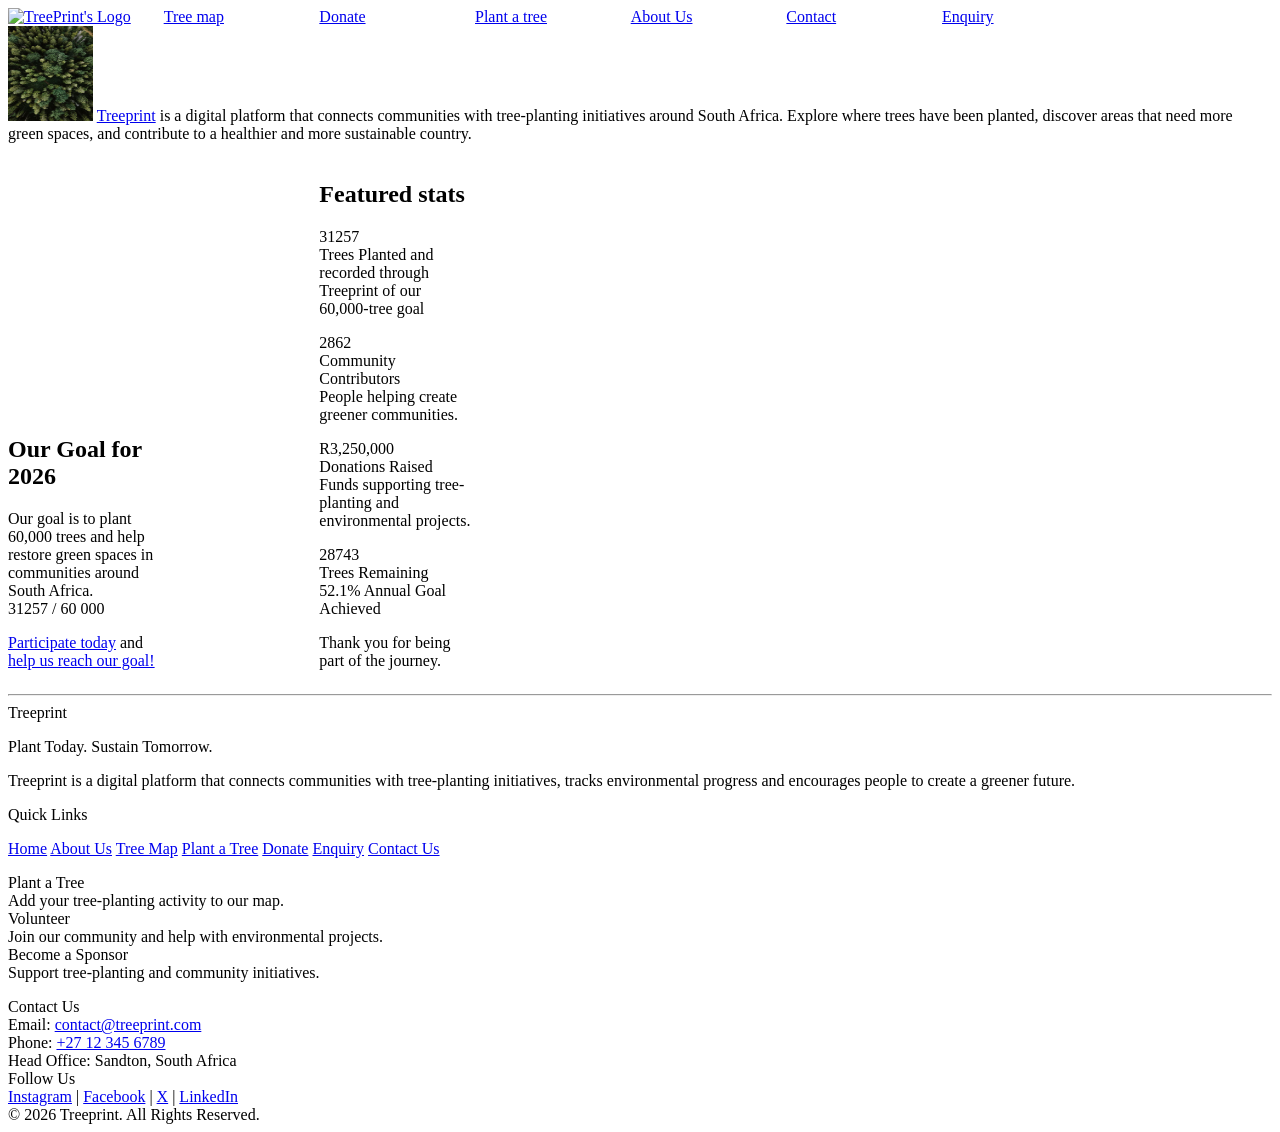
==== index.html @ aa4512a1 "Part 2: continued development" ====
<!DOCTYPE html>
<html lang="en">
<head>
    <meta charset="UTF-8">
    <meta name="viewport" content="width=device-width, initial-scale=1.0">
    <title>Homepage</title> 
    <!-- Text shown in the browser tab and used as the default bookmark name -->
</head>
<style>
    div {
  width:12%;  
  display:inline-block;
}
    /* Lets divs sit side-by-side (like inline elements) while still accepting
           width, height, margin, and padding (like block elements) */
</style>

<body>
    <section>
        <nav>
            <div>
                <a href="../index.html"><img src="/assets/icons/treeprintlogo.svg" alt="TreePrint's Logo" width="85" height="95"></a>
                <!-- Logo links back to the homepage -->
            </div>
            <div><a href="../pages/treemap.html">Tree map</a></div>
            <div><a href="../pages/donate.html">Donate</a></div>
            <div><a href="../pages/plantatree.html">Plant a tree</a></div>
            <div><a href="../pages/aboutus.html">About Us</a></div>
            <div><a href="../pages/contactus.html">Contact</a></div>
            <div><a href="../pages/enquiry.html">Enquiry</a></div>
            <!-- Links to the appropriate pages found in the pages folder -->
        </nav>
    </section>

    <section>
        <a href="#"><img src="/assets/images/homepage_banner.jpg" alt="TreePrint's Logo" width="85" height="95"></a>
        <!-- Implement hero image -->
        <a href="/pages/aboutus.html">Treeprint</a> is a digital platform that connects communities with tree-planting initiatives around South Africa. Explore where trees have been planted, discover areas that need more green spaces, and contribute to a healthier and more sustainable country.
    </section><br>

    <section>
        <div>
            <h1>Our Goal for 2026</h1>

            <p>
                Our goal is to plant 60,000 trees and help restore green spaces in communities around South Africa.
            <br>31257 / 60 000
        </p>
            <p>
                <a href="/pages/plantatree.html">Participate today</a> and <a href="/pages/donate.html">help us reach our goal!</a>
            </p>
        </div>
        <div></div>
        <!-- Used to add spacing between blocks -->
        <div>
            <h1>Featured stats</h1>
            <p>31257 <br>Trees Planted and recorded through Treeprint of our 60,000-tree goal</p>

            <p>2862 <br>Community Contributors
            <br>People helping create greener communities.</p>

            <p>R3,250,000 <br>Donations Raised
            <br>Funds supporting tree-planting and environmental projects.</p>

            <p>28743 <br>Trees Remaining

            <br>52.1% Annual Goal Achieved</p>

            <p>Thank you for being part of the journey.</p>

        </div>
    </section>

    <hr>

    <footer>
        Treeprint

        <p>Plant Today. Sustain Tomorrow.</p>

        <p>Treeprint is a digital platform that connects communities with tree-planting initiatives, tracks environmental progress and encourages people to create a greener future.</p>

        <p>Quick Links</p>
        <a href="../index.html">Home</a>
        <a href="/pages/aboutus.html">About Us</a>
        <a href="/pages/treemap.html">Tree Map</a>
        <a href="/pages/plantatree.html">Plant a Tree</a>
        <a href="/pages/donate.html">Donate</a>
        <a href="/pages/enquiry.html">Enquiry</a>
        <a href="/pages/contactus.html">Contact Us</a>

        <p>Plant a Tree
        <br>Add your tree-planting activity to our map.

        <br>Volunteer
        <br>Join our community and help with environmental projects.

        <br>Become a Sponsor
        <br>Support tree-planting and community initiatives.</p>

        Contact Us

        <br>Email: <a href="mailto:contact@treeprint.com">contact@treeprint.com</a>
        <br>Phone: <a href="tel:+27123456789">+27 12 345 6789</a>
        <br>Head Office: Sandton, South Africa

        <br>Follow Us

        <br><a href="https://www.instagram.com/" target="_blank"> Instagram</a> | <a href="https://www.facebook.com/" target="_blank">Facebook</a> | <a href="https://twitter.com/" target="_blank">X</a> | <a href="https://www.linkedin.com/" target="_blank">LinkedIn</a>

        <br>&copy; 2026 Treeprint. All Rights Reserved.

        </footer>
</body>
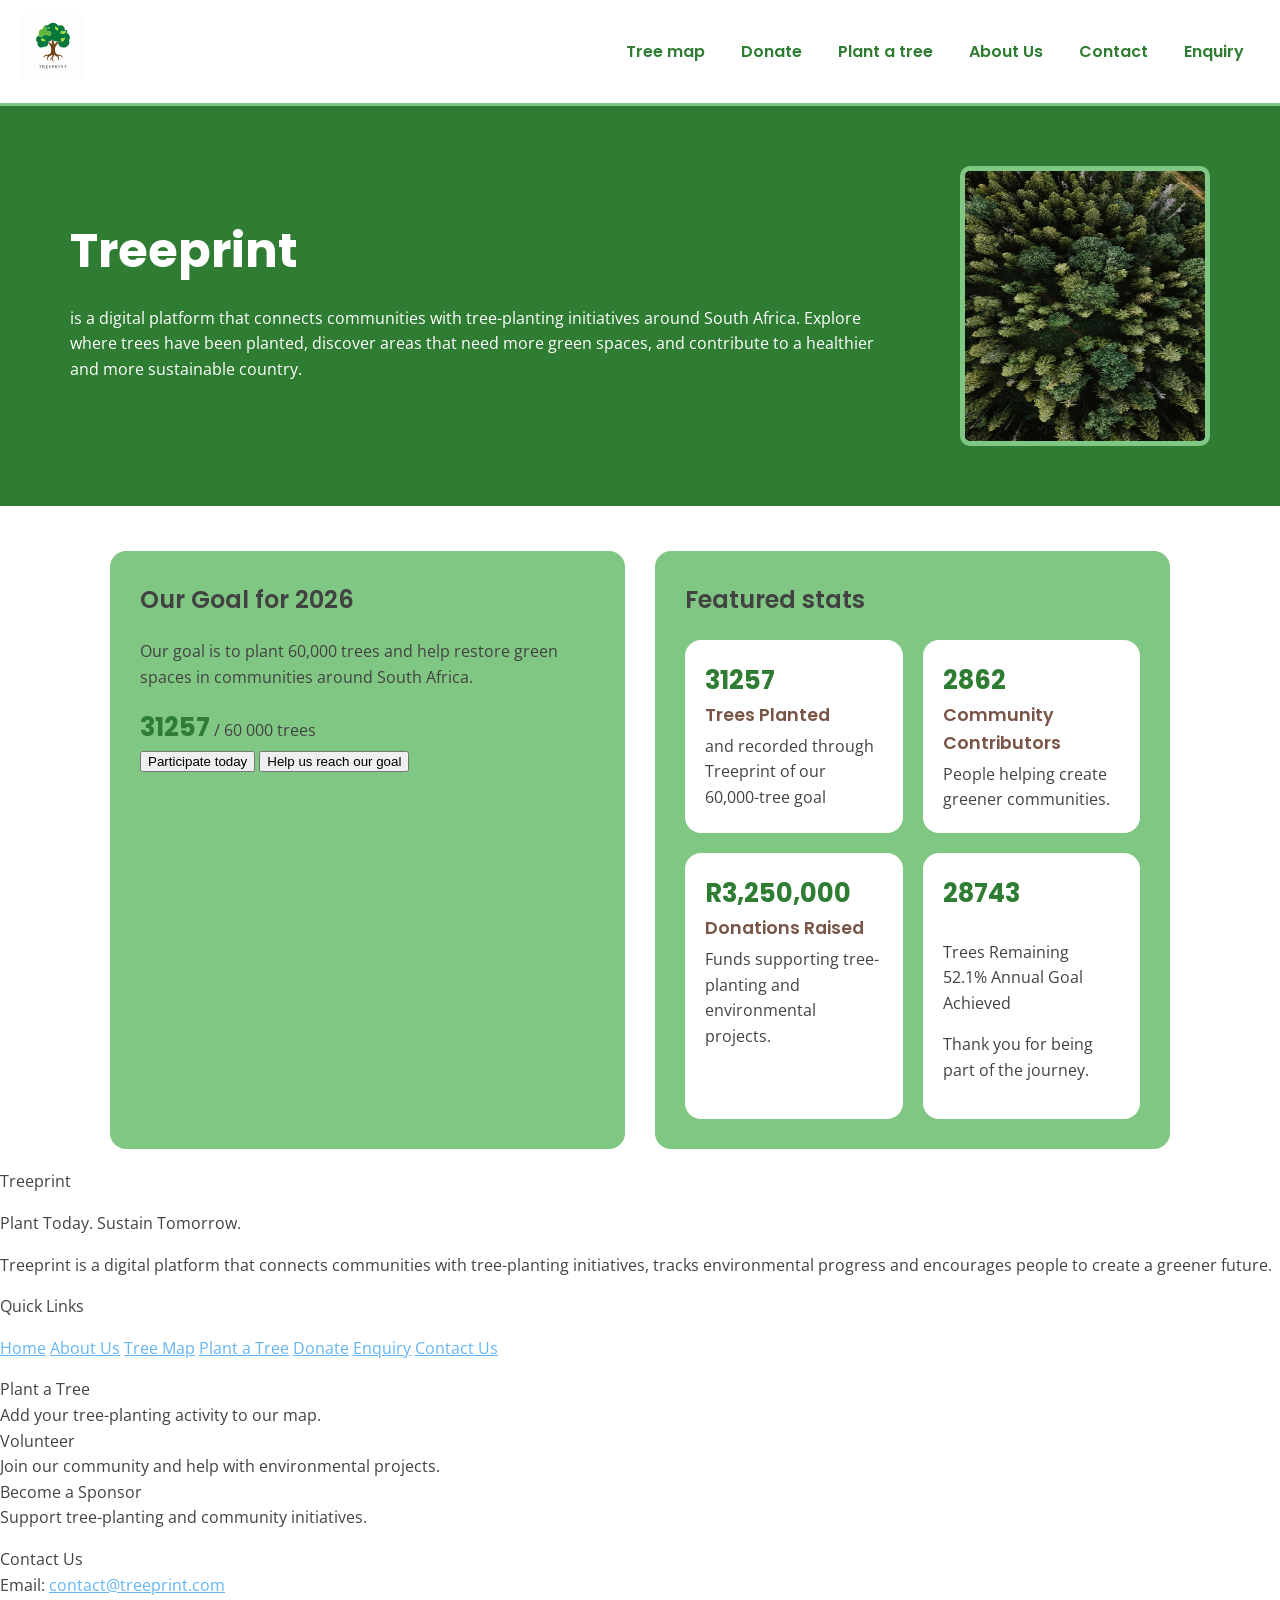
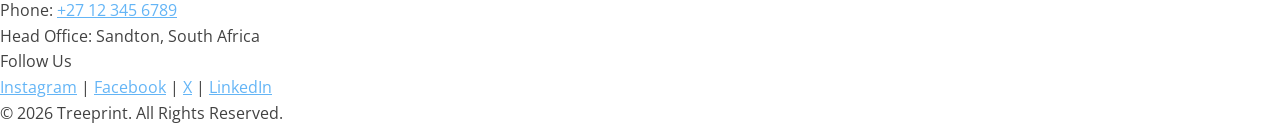
==== commit b3d8c894: "Home page css" ====
--- a/index.html
+++ b/index.html
@@ -5,68 +5,79 @@
     <meta name="viewport" content="width=device-width, initial-scale=1.0">
     <title>Homepage</title> 
     <!-- Text shown in the browser tab and used as the default bookmark name -->
+    <link rel="stylesheet" href="assets/styles/style.css">
 </head>
-<style>
-    div {
-  width:12%;  
-  display:inline-block;
-}
-    /* Lets divs sit side-by-side (like inline elements) while still accepting
-           width, height, margin, and padding (like block elements) */
-</style>
 
 <body>
-    <section>
-        <nav>
+    <section class="nav-bar">
+        
             <div>
-                <a href="../index.html"><img src="/assets/icons/treeprintlogo.svg" alt="TreePrint's Logo" width="85" height="95"></a>
+                <a href="index.html"><img src="assets/Icons/treeprintlogo.svg" alt="TreePrint's Logo" width="65" height="75"></a>
                 <!-- Logo links back to the homepage -->
             </div>
-            <div><a href="../pages/treemap.html">Tree map</a></div>
-            <div><a href="../pages/donate.html">Donate</a></div>
-            <div><a href="../pages/plantatree.html">Plant a tree</a></div>
-            <div><a href="../pages/aboutus.html">About Us</a></div>
-            <div><a href="../pages/contactus.html">Contact</a></div>
-            <div><a href="../pages/enquiry.html">Enquiry</a></div>
+        <nav class="nav-links">
+            <div><a href="pages/treemap.html">Tree map</a></div>
+            <div><a href="pages/donate.html">Donate</a></div>
+            <div><a href="pages/plantatree.html">Plant a tree</a></div>
+            <div><a href="pages/aboutus.html">About Us</a></div>
+            <div><a href="pages/contactus.html">Contact</a></div>
+            <div><a href="pages/enquiry.html">Enquiry</a></div>
             <!-- Links to the appropriate pages found in the pages folder -->
         </nav>
     </section>
 
-    <section>
-        <a href="#"><img src="/assets/images/homepage_banner.jpg" alt="TreePrint's Logo" width="85" height="95"></a>
+    <section class="banner">
+        <div class="sub-banner">
+            <a href="pages/aboutus.html"><h1>Treeprint</h1></a> 
+            <p>is a digital platform that connects communities with tree-planting initiatives around South Africa. Explore where trees have been planted, discover areas that need more green spaces, and contribute to a healthier and more sustainable country.</p>
+        </div>
+        
+        <a href="#" class="hero"><img src="assets/images/homepage_banner.jpg" alt="TreePrint's Logo" width="250" height="280"></a>
         <!-- Implement hero image -->
-        <a href="/pages/aboutus.html">Treeprint</a> is a digital platform that connects communities with tree-planting initiatives around South Africa. Explore where trees have been planted, discover areas that need more green spaces, and contribute to a healthier and more sustainable country.
     </section><br>
 
-    <section>
-        <div>
-            <h1>Our Goal for 2026</h1>
+    <section class="container">
 
+        <div class="grid-item">
+            <h2>Our Goal for 2026</h2>
             <p>
                 Our goal is to plant 60,000 trees and help restore green spaces in communities around South Africa.
-            <br>31257 / 60 000
-        </p>
-            <p>
-                <a href="/pages/plantatree.html">Participate today</a> and <a href="/pages/donate.html">help us reach our goal!</a>
             </p>
+            <span id="nbtrees">31257</span> 
+            <span id="goaltrees">/ 60 000 trees</span>
+            <br>
+            <a href="pages/donate.html"><button type="donate">Participate today</button></a>
+            <a href="pages/plantatree.html"><button type="plant">Help us reach our goal</button></a>
+            
         </div>
-        <div></div>
-        <!-- Used to add spacing between blocks -->
-        <div>
-            <h1>Featured stats</h1>
-            <p>31257 <br>Trees Planted and recorded through Treeprint of our 60,000-tree goal</p>
 
-            <p>2862 <br>Community Contributors
-            <br>People helping create greener communities.</p>
+        <div class="grid-item2">
+            <h2>Featured stats</h2>
+            <div class="grid-sub-item">
+                <p>31257</p> 
+                <h3>Trees Planted</h3>
+                <span>and recorded through Treeprint of our 60,000-tree goal</span>
+            </div>
 
-            <p>R3,250,000 <br>Donations Raised
-            <br>Funds supporting tree-planting and environmental projects.</p>
+            <div class="grid-sub-item">
+                <p>2862</p> 
+                <h3>Community Contributors</h3>
+                <span>People helping create greener communities.</span>
+            </div>
 
-            <p>28743 <br>Trees Remaining
+            <div class="grid-sub-item">
+                <p>R3,250,000</p> 
+                <h3>Donations Raised</h3>
+                <span>Funds supporting tree-planting and environmental projects.</span>
+            </div>
 
-            <br>52.1% Annual Goal Achieved</p>
+            <div class="grid-sub-item">
+                <p>28743</p> 
+                    <br>Trees Remaining
+                <br>52.1% Annual Goal Achieved
 
-            <p>Thank you for being part of the journey.</p>
+                <p>Thank you for being part of the journey.</p>
+            </div>
 
         </div>
     </section>
@@ -81,13 +92,13 @@
         <p>Treeprint is a digital platform that connects communities with tree-planting initiatives, tracks environmental progress and encourages people to create a greener future.</p>
 
         <p>Quick Links</p>
-        <a href="../index.html">Home</a>
-        <a href="/pages/aboutus.html">About Us</a>
-        <a href="/pages/treemap.html">Tree Map</a>
-        <a href="/pages/plantatree.html">Plant a Tree</a>
-        <a href="/pages/donate.html">Donate</a>
-        <a href="/pages/enquiry.html">Enquiry</a>
-        <a href="/pages/contactus.html">Contact Us</a>
+        <a href="index.html">Home</a>
+        <a href="pages/aboutus.html">About Us</a>
+        <a href="pages/treemap.html">Tree Map</a>
+        <a href="pages/plantatree.html">Plant a Tree</a>
+        <a href="pages/donate.html">Donate</a>
+        <a href="pages/enquiry.html">Enquiry</a>
+        <a href="pages/contactus.html">Contact Us</a>
 
         <p>Plant a Tree
         <br>Add your tree-planting activity to our map.
--- a/assets/styles/style.css
+++ b/assets/styles/style.css
@@ -0,0 +1,166 @@
+/* ===== Fonts ===== */
+/* Headings: Poppins Bold */
+@font-face {
+    font-family: "Poppins";
+    src: url(../fonts/Poppins-Bold.ttf);
+    font-weight: 700;
+}
+/* Subheadings: Poppins SemiBold */
+@font-face {
+    font-family: "Poppins";
+    src: url(../fonts/Poppins-SemiBold.ttf);
+    font-weight: 600;
+}
+/* Body text: Open Sans Regular (Bold is used for buttons) */
+@font-face {
+    font-family: "Open Sans";
+    src: url(../fonts/OpenSans-Regular.ttf);
+    font-weight: 400;
+}
+@font-face {
+    font-family: "Open Sans";
+    src: url(../fonts/OpenSans-Bold.ttf);
+    font-weight: 700;
+}
+
+/* ===== Colours =====
+   Forest Green #2E7D32 - primary branding
+   Light Green  #81C784 - highlights and buttons
+   Earth Brown  #795548 - supporting accents
+   Sky Blue     #64B5F6 - interactive elements and links
+   White        #FFFFFF - background
+   Dark Grey    #424242 - text
+*/
+
+/* ===== General ===== */
+* {
+    box-sizing: border-box;
+}
+body {
+    margin: 0;
+    font-family: "Open Sans", Arial, sans-serif;
+    line-height: 1.6;
+    color: #424242;
+    background-color: #FFFFFF;
+}
+h1, h2, h3 {
+    font-family: "Poppins", Arial, sans-serif;
+    color: #2E7D32;
+    margin-top: 0;
+}
+/* H1 = main page title */
+h1 {
+    font-weight: 700;
+    font-size: 2.2rem;
+}
+/* H2 = section heading */
+h2 {
+    font-weight: 600;
+    font-size: 1.5rem;
+}
+/* H3 = subsection */
+h3 {
+    font-weight: 600;
+    font-size: 1.1rem;
+    color: #795548;
+    margin-bottom: 5px;
+}
+a {
+    color: #64B5F6;
+}
+hr {
+    display: none;
+}
+
+/* ===== Navigation bar ===== */
+.nav-bar {
+    display: flex;
+    align-items: center;
+    justify-content: space-between;
+    padding: 10px 20px;
+    border-bottom: 3px solid #81C784;
+}
+.nav-links {
+    display: flex;
+    flex-wrap: wrap;
+    gap: 4px;
+}
+.nav-links a {
+    display: block;
+    padding: 8px 16px;
+    border-radius: 20px;
+    font-family: "Poppins", Arial, sans-serif;
+    font-weight: 600;
+    color: #2E7D32;
+    text-decoration: none;
+}
+.nav-links a:hover {
+    background-color: #64B5F6;
+    color: #424242;
+}
+
+/* ===== Homepage banner ===== */
+.banner {
+    display: flex;
+    align-items: center;
+    justify-content: space-between;
+    gap: 60px;
+    padding: 60px 70px;
+    background-color: #2E7D32;
+    color: #FFFFFF;
+}
+.banner h1 {
+    color: #FFFFFF;
+    font-size: 3rem;
+    margin: 0;
+}
+.sub-banner a {
+    text-decoration: none;
+}
+.hero img {
+    display: block;
+    border: 5px solid #81C784;
+    border-radius: 10px;
+}
+
+/* ===== Homepage goal and stats ===== */
+.container {
+    display: grid;
+    grid-template-columns: 1fr 1fr;
+    gap: 30px;
+    max-width: 1100px;
+    margin: 0 auto;
+    padding: 20px;
+}
+.grid-item, .grid-item2 {
+    background-color: #81C784;
+    padding: 30px;
+    border-radius: 16px;
+}
+/* Dark grey headings so they are easy to read on the green cards */
+.grid-item h2, .grid-item2 h2 {
+    color: #424242;
+}
+.grid-item2 {
+    display: grid;
+    grid-template-columns: 1fr 1fr;
+    gap: 20px;
+}
+/* The heading takes the full first row of the stats grid */
+.grid-item2 h2 {
+    grid-column: 1 / -1;
+    margin: 0;
+}
+.grid-sub-item {
+    background-color: #FFFFFF;
+    padding: 20px;
+    border-radius: 16px;
+}
+/* Big numbers */
+#nbtrees, .grid-sub-item p:first-child {
+    font-family: "Poppins", Arial, sans-serif;
+    font-weight: 700;
+    font-size: 1.6rem;
+    color: #2E7D32;
+    margin: 0;
+}
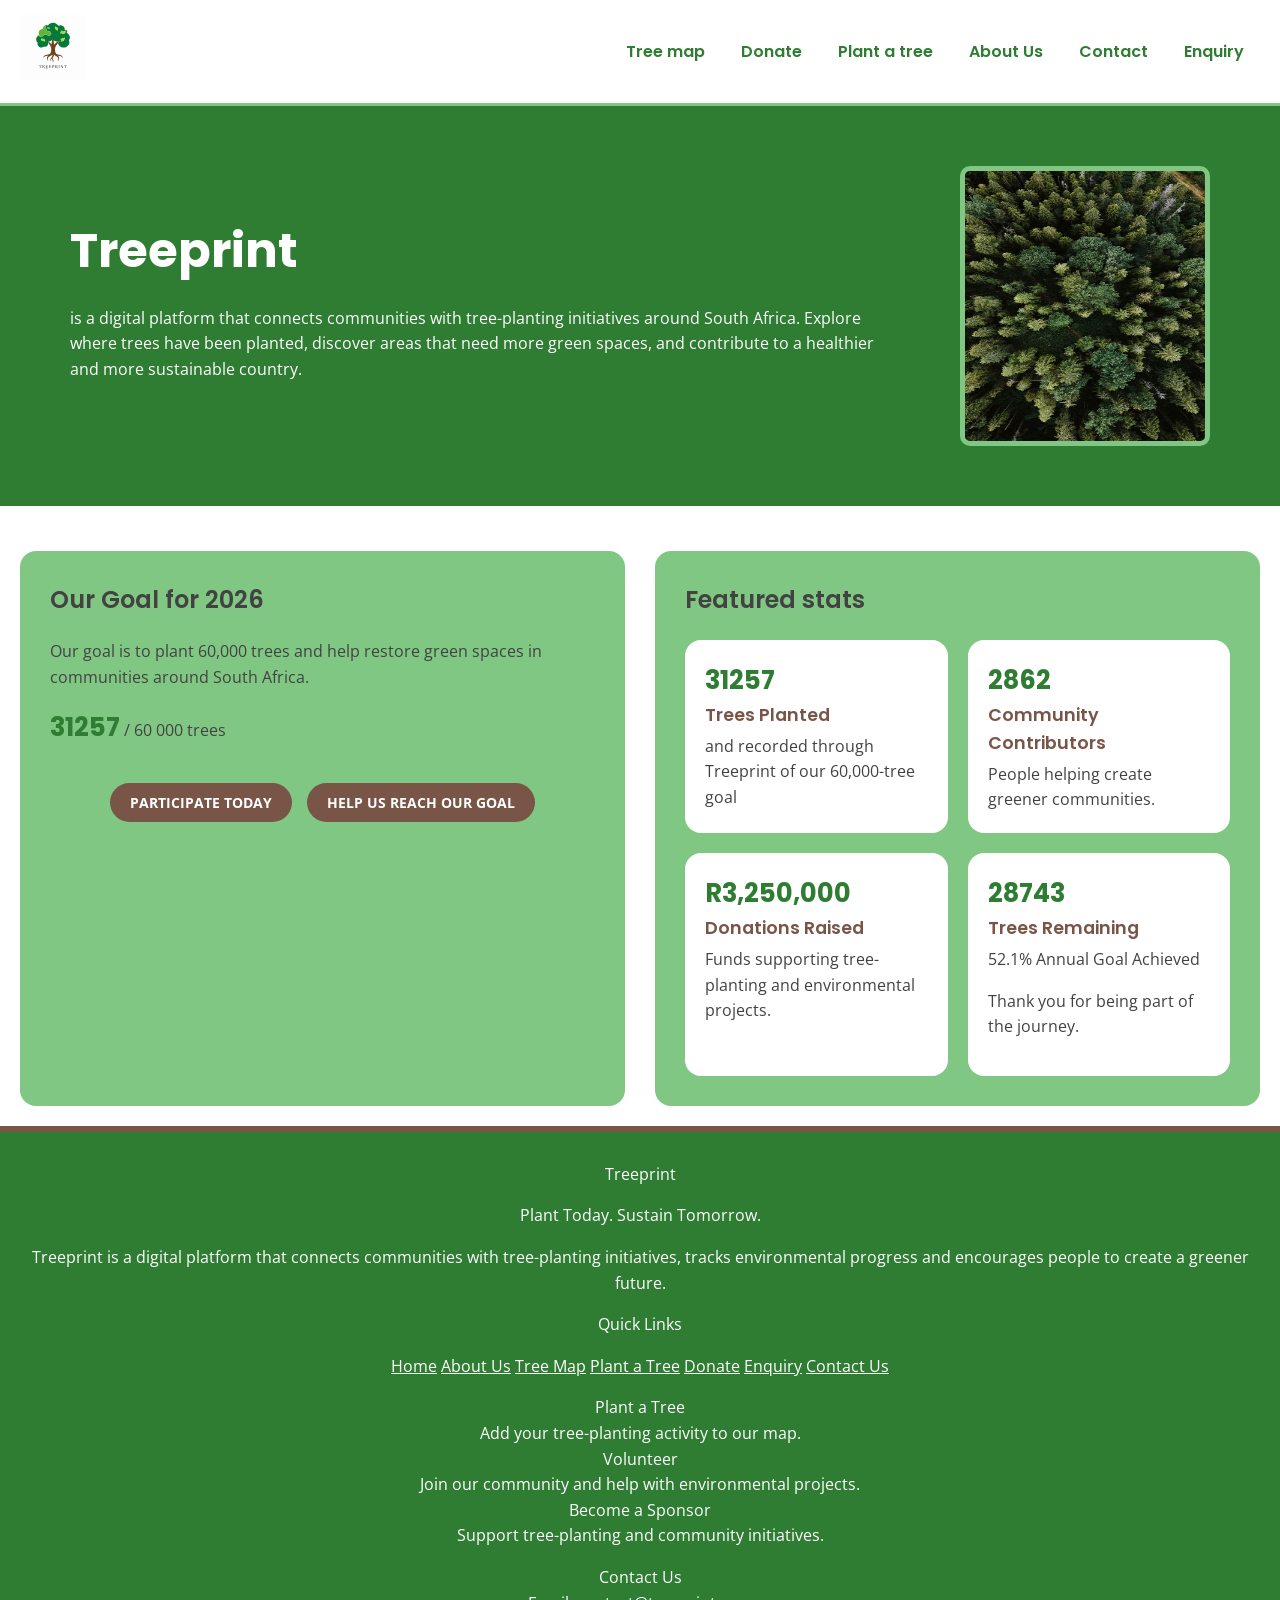
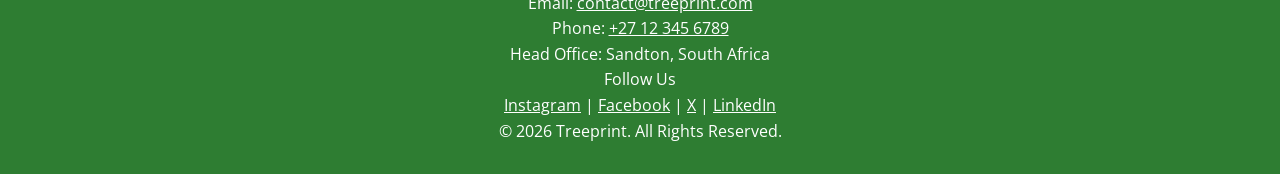
==== commit efaa264e: "CSS and small fixes added" ====
--- a/index.html
+++ b/index.html
@@ -43,11 +43,15 @@
             <p>
                 Our goal is to plant 60,000 trees and help restore green spaces in communities around South Africa.
             </p>
+                <div id="center">
             <span id="nbtrees">31257</span> 
             <span id="goaltrees">/ 60 000 trees</span>
+                </div>
             <br>
-            <a href="pages/donate.html"><button type="donate">Participate today</button></a>
-            <a href="pages/plantatree.html"><button type="plant">Help us reach our goal</button></a>
+            <div id="centered">
+                <a href="pages/donate.html" class="btn"><button type="donate">Participate today</button></a>
+                <a href="pages/plantatree.html" class="btn"><button type="plant">Help us reach our goal</button></a>
+            </div>
             
         </div>
 
@@ -73,8 +77,8 @@
 
             <div class="grid-sub-item">
                 <p>28743</p> 
-                    <br>Trees Remaining
-                <br>52.1% Annual Goal Achieved
+                <h3>Trees Remaining</h3>
+                <span>52.1% Annual Goal Achieved</span>
 
                 <p>Thank you for being part of the journey.</p>
             </div>
--- a/assets/styles/style.css
+++ b/assets/styles/style.css
@@ -128,7 +128,7 @@
     display: grid;
     grid-template-columns: 1fr 1fr;
     gap: 30px;
-    max-width: 1100px;
+    max-width: 1400px;
     margin: 0 auto;
     padding: 20px;
 }
@@ -156,6 +156,15 @@
     padding: 20px;
     border-radius: 16px;
 }
+#center {
+    justify-self: center;
+}
+/* The heading takes the full first row, at the top of its section */
+.section h2 {
+    width: 100%;
+    order: -1;
+    margin: 0;
+}
 /* Big numbers */
 #nbtrees, .grid-sub-item p:first-child {
     font-family: "Poppins", Arial, sans-serif;
@@ -163,4 +172,256 @@
     font-size: 1.6rem;
     color: #2E7D32;
     margin: 0;
+}
+
+/* ===== Other pages ===== */
+main {
+    max-width: 1100px;
+    margin: 0 auto;
+    padding: 20px;
+}
+/* Each section and form is a white card with a green border */
+main section, form {
+    padding: 25px 30px;
+    border: 2px solid #81C784;
+    border-radius: 16px;
+    margin-bottom: 20px;
+}
+main section section {
+    margin-bottom: 0;
+}
+.section {
+    display: flex;
+    align-items: center;
+    justify-content: space-between;
+    gap: 30px;
+    padding: 40px 50px;
+    flex-wrap: wrap;
+}
+/* The text (or the stats box) fills the space next to the icon */
+.section > p, .section > .stats {
+    flex: 1;
+}
+/* Icon boxes next to each section have no border */
+.sub-section {
+    border: none;
+}
+.sub-section a {
+    text-decoration: none;
+}
+#white-title {
+    color:white;
+}
+.two-columns {
+    display: grid;
+    grid-template-columns: 1fr 1fr;
+    gap: 30px;
+}
+iframe {
+    width: 100%;
+    border: none;
+    border-radius: 10px;
+}
+/* About us: impact numbers */
+.stats {
+    display: grid;
+    grid-template-columns: 1fr 1fr 1fr 1fr;
+    gap: 20px;
+    border: none;
+}
+.stats h2 {
+    grid-column: 1 / -1;
+    margin: 0;
+}
+/* Green boxes: impact numbers and donation amounts */
+.stats p, .amounts button {
+    background-color: #81C784;
+    padding: 20px;
+    border-radius: 16px;
+    text-align: center;
+    font-weight: 700;
+    margin: 0;
+}
+/* Impact boxes: icon on top, then the number, then the label */
+.stats p a {
+    display: block;
+}
+/* Impact numbers: big Poppins Bold, straight on the green box */
+.stats strong {
+    display: block;
+    background-color: #81C784;
+    font-family: "Poppins", Arial, sans-serif;
+    font-size: 1.4rem;
+}
+.amounts {
+    display: flex;
+    gap: 20px;
+}
+.amounts button {
+    flex: 1;
+    font-size: 1.5rem;
+}
+/* Custom amount: label, number box and button on one line */
+.custom-amount {
+    display: flex;
+    flex-wrap: wrap;
+    align-items: center;
+    gap: 15px;
+    margin-bottom: 20px;
+}
+.custom-amount label {
+    font-weight: 700;
+}
+.custom-amount input {
+    flex: 1;
+    min-width: 150px;
+    max-width: 250px;
+}
+.custom-amount button {
+    margin: 0;
+}
+
+/* ===== Forms and buttons ===== */
+table {
+    width: 100%;
+    max-width: 650px;
+}
+td {
+    padding: 6px;
+    vertical-align: top;
+}
+input, textarea {
+    width: 100%;
+    padding: 10px;
+    border: 1px solid #81C784;
+    border-radius: 8px;
+    font: inherit;
+    color: #424242;
+}
+input:focus, textarea:focus {
+    outline: 2px solid #64B5F6;
+}
+/* Buttons: bold uppercase text */
+button {
+    background-color: #81C784;
+    color: #424242;
+    border: none;
+    padding: 10px 20px;
+    margin-top: 10px;
+    border-radius: 20px;
+    font-family: inherit;
+    font-size: 0.9rem;
+    font-weight: 700;
+    text-transform: uppercase;
+    cursor: pointer;
+}
+button:hover {
+    background-color: #64B5F6;
+}
+/* Buttons on the green homepage card need a white background to stand out */
+.grid-item button {
+    background-color: #795548;
+    color: #FFFFFF;
+}
+#centered {
+    display: flex;
+    justify-content: center;
+    gap: 15px;
+    width: 100%;
+}
+.grid-item button:hover {
+    background-color: #64B5F6;
+}
+
+/* ===== Footer ===== */
+footer {
+    background-color: #2E7D32;
+    color: #FFFFFF;
+    text-align: center;
+    padding: 30px 20px;
+    border-top: 6px solid #795548;
+}
+footer a {
+    color: #FFFFFF;
+}
+footer a:hover {
+    color: #64B5F6;
+}
+/* Footer headings are white so they show on the green background */
+footer h2, footer h3 {
+    color: #FFFFFF;
+}
+/* Four columns: about, quick links, get involved, contact */
+.footer-columns {
+    display: grid;
+    grid-template-columns: 1fr 1fr 1fr 1fr;
+    gap: 30px;
+    max-width: 1100px;
+    margin: 0 auto;
+    text-align: left;
+}
+/* Quick links go one under the other */
+.footer-links a {
+    display: block;
+}
+.copyright {
+    margin: 20px 0 0;
+}
+
+/* ===== Responsive design ===== */
+
+/* Tablets: the homepage cards go one under the other */
+@media (max-width: 900px) {
+    .banner {
+        gap: 30px;
+        padding: 40px;
+    }
+    .container {
+        grid-template-columns: 1fr;
+    }
+    .stats {
+        grid-template-columns: 1fr 1fr;
+    }
+    .footer-columns {
+        grid-template-columns: 1fr 1fr;
+    }
+}
+
+/* Phones: everything in one column */
+@media (max-width: 600px) {
+    h1 {
+        font-size: 1.8rem;
+    }
+    .nav-bar {
+        flex-direction: column;
+    }
+    .nav-links {
+        justify-content: center;
+    }
+    .banner {
+        flex-direction: column;
+        text-align: center;
+        padding: 30px 20px;
+    }
+    .banner h1 {
+        font-size: 2.2rem;
+    }
+    .hero img {
+        max-width: 100%;
+        height: auto;
+    }
+    .grid-item2, .two-columns, .stats, .footer-columns {
+        grid-template-columns: 1fr;
+    }
+    .amounts {
+        flex-direction: column;
+    }
+    main section, form, .grid-item, .grid-item2 {
+        padding: 20px;
+    }
+    /* Form labels go above their inputs */
+    td {
+        display: block;
+        padding: 3px 0;
+    }
 }
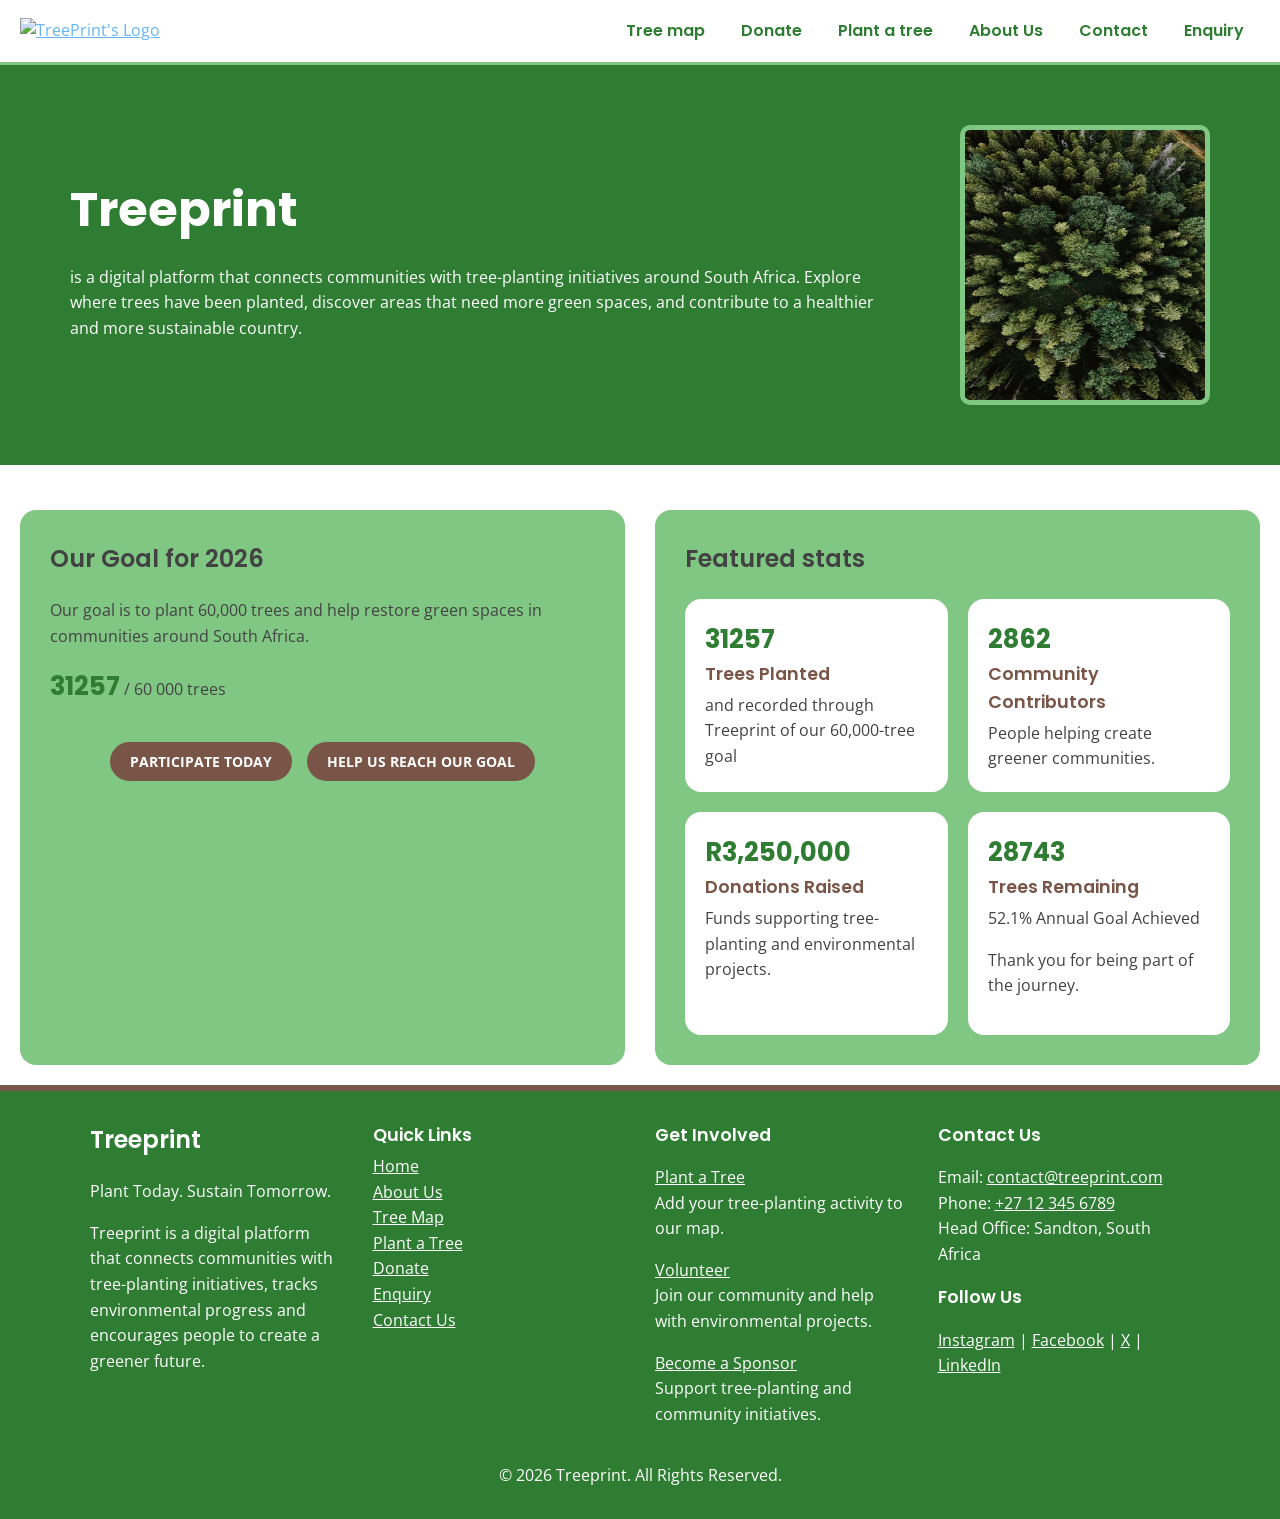
==== commit 520639bd: "Footer and small fixes" ====
--- a/index.html
+++ b/index.html
@@ -12,7 +12,7 @@
     <section class="nav-bar">
         
             <div>
-                <a href="index.html"><img src="assets/Icons/treeprintlogo.svg" alt="TreePrint's Logo" width="65" height="75"></a>
+                <a href="index.html"><img src="assets/icons/treeprintlogo.svg" alt="TreePrint's Logo" width="65" height="75"></a>
                 <!-- Logo links back to the homepage -->
             </div>
         <nav class="nav-links">
@@ -89,41 +89,49 @@
     <hr>
 
     <footer>
-        Treeprint
+        <div class="footer-columns">
+            <div>
+                <h2>Treeprint</h2>
+                <p>Plant Today. Sustain Tomorrow.</p>
+                <p>Treeprint is a digital platform that connects communities with tree-planting initiatives, tracks environmental progress and encourages people to create a greener future.</p>
+            </div>
 
-        <p>Plant Today. Sustain Tomorrow.</p>
+            <div>
+                <h3>Quick Links</h3>
+                <nav class="footer-links">
+                    <a href="../index.html">Home</a>
+                    <a href="aboutus.html">About Us</a>
+                    <a href="treemap.html">Tree Map</a>
+                    <a href="plantatree.html">Plant a Tree</a>
+                    <a href="donate.html">Donate</a>
+                    <a href="enquiry.html">Enquiry</a>
+                    <a href="contactus.html">Contact Us</a>
+                </nav>
+            </div>
 
-        <p>Treeprint is a digital platform that connects communities with tree-planting initiatives, tracks environmental progress and encourages people to create a greener future.</p>
+            <div>
+                <h3>Get Involved</h3>
+                <p><a href="plantatree.html">Plant a Tree</a>
+                <br>Add your tree-planting activity to our map.</p>
 
-        <p>Quick Links</p>
-        <a href="index.html">Home</a>
-        <a href="pages/aboutus.html">About Us</a>
-        <a href="pages/treemap.html">Tree Map</a>
-        <a href="pages/plantatree.html">Plant a Tree</a>
-        <a href="pages/donate.html">Donate</a>
-        <a href="pages/enquiry.html">Enquiry</a>
-        <a href="pages/contactus.html">Contact Us</a>
+                <p><a href="enquiry.html">Volunteer</a>
+                <br>Join our community and help with environmental projects.</p>
 
-        <p>Plant a Tree
-        <br>Add your tree-planting activity to our map.
+                <p><a href="enquiry.html">Become a Sponsor</a>
+                <br>Support tree-planting and community initiatives.</p>
+            </div>
 
-        <br>Volunteer
-        <br>Join our community and help with environmental projects.
+            <div>
+                <h3>Contact Us</h3>
+                <p>Email: <a href="mailto:contact@treeprint.com">contact@treeprint.com</a>
+                <br>Phone: <a href="tel:+27123456789">+27 12 345 6789</a>
+                <br>Head Office: Sandton, South Africa</p>
 
-        <br>Become a Sponsor
-        <br>Support tree-planting and community initiatives.</p>
+                <h3>Follow Us</h3>
+                <p><a href="https://www.instagram.com/" target="_blank">Instagram</a> | <a href="https://www.facebook.com/" target="_blank">Facebook</a> | <a href="https://twitter.com/" target="_blank">X</a> | <a href="https://www.linkedin.com/" target="_blank">LinkedIn</a></p>
+            </div>
+        </div>
 
-        Contact Us
-
-        <br>Email: <a href="mailto:contact@treeprint.com">contact@treeprint.com</a>
-        <br>Phone: <a href="tel:+27123456789">+27 12 345 6789</a>
-        <br>Head Office: Sandton, South Africa
-
-        <br>Follow Us
-
-        <br><a href="https://www.instagram.com/" target="_blank"> Instagram</a> | <a href="https://www.facebook.com/" target="_blank">Facebook</a> | <a href="https://twitter.com/" target="_blank">X</a> | <a href="https://www.linkedin.com/" target="_blank">LinkedIn</a>
-
-        <br>&copy; 2026 Treeprint. All Rights Reserved.
-
-        </footer>
+        <p class="copyright">&copy; 2026 Treeprint. All Rights Reserved.</p>
+    </footer>
 </body>
--- a/assets/styles/style.css
+++ b/assets/styles/style.css
@@ -80,6 +80,13 @@
     padding: 10px 20px;
     border-bottom: 3px solid #81C784;
 }
+/* Logo grows a little when the mouse is over it */
+.nav-bar img {
+    transition: transform 0.3s;
+}
+.nav-bar img:hover {
+    transform: scale(1.15);
+}
 .nav-links {
     display: flex;
     flex-wrap: wrap;
@@ -216,6 +223,11 @@
     display: grid;
     grid-template-columns: 1fr 1fr;
     gap: 30px;
+}
+/* A line between the two columns (Tree Map: search and region filter) */
+.separated > div:first-child {
+    border-right: 2px solid #81C784;
+    padding-right: 30px;
 }
 iframe {
     width: 100%;
@@ -413,6 +425,13 @@
     .grid-item2, .two-columns, .stats, .footer-columns {
         grid-template-columns: 1fr;
     }
+    /* The columns are stacked, so the line goes underneath instead */
+    .separated > div:first-child {
+        border-right: none;
+        padding-right: 0;
+        border-bottom: 2px solid #81C784;
+        padding-bottom: 20px;
+    }
     .amounts {
         flex-direction: column;
     }
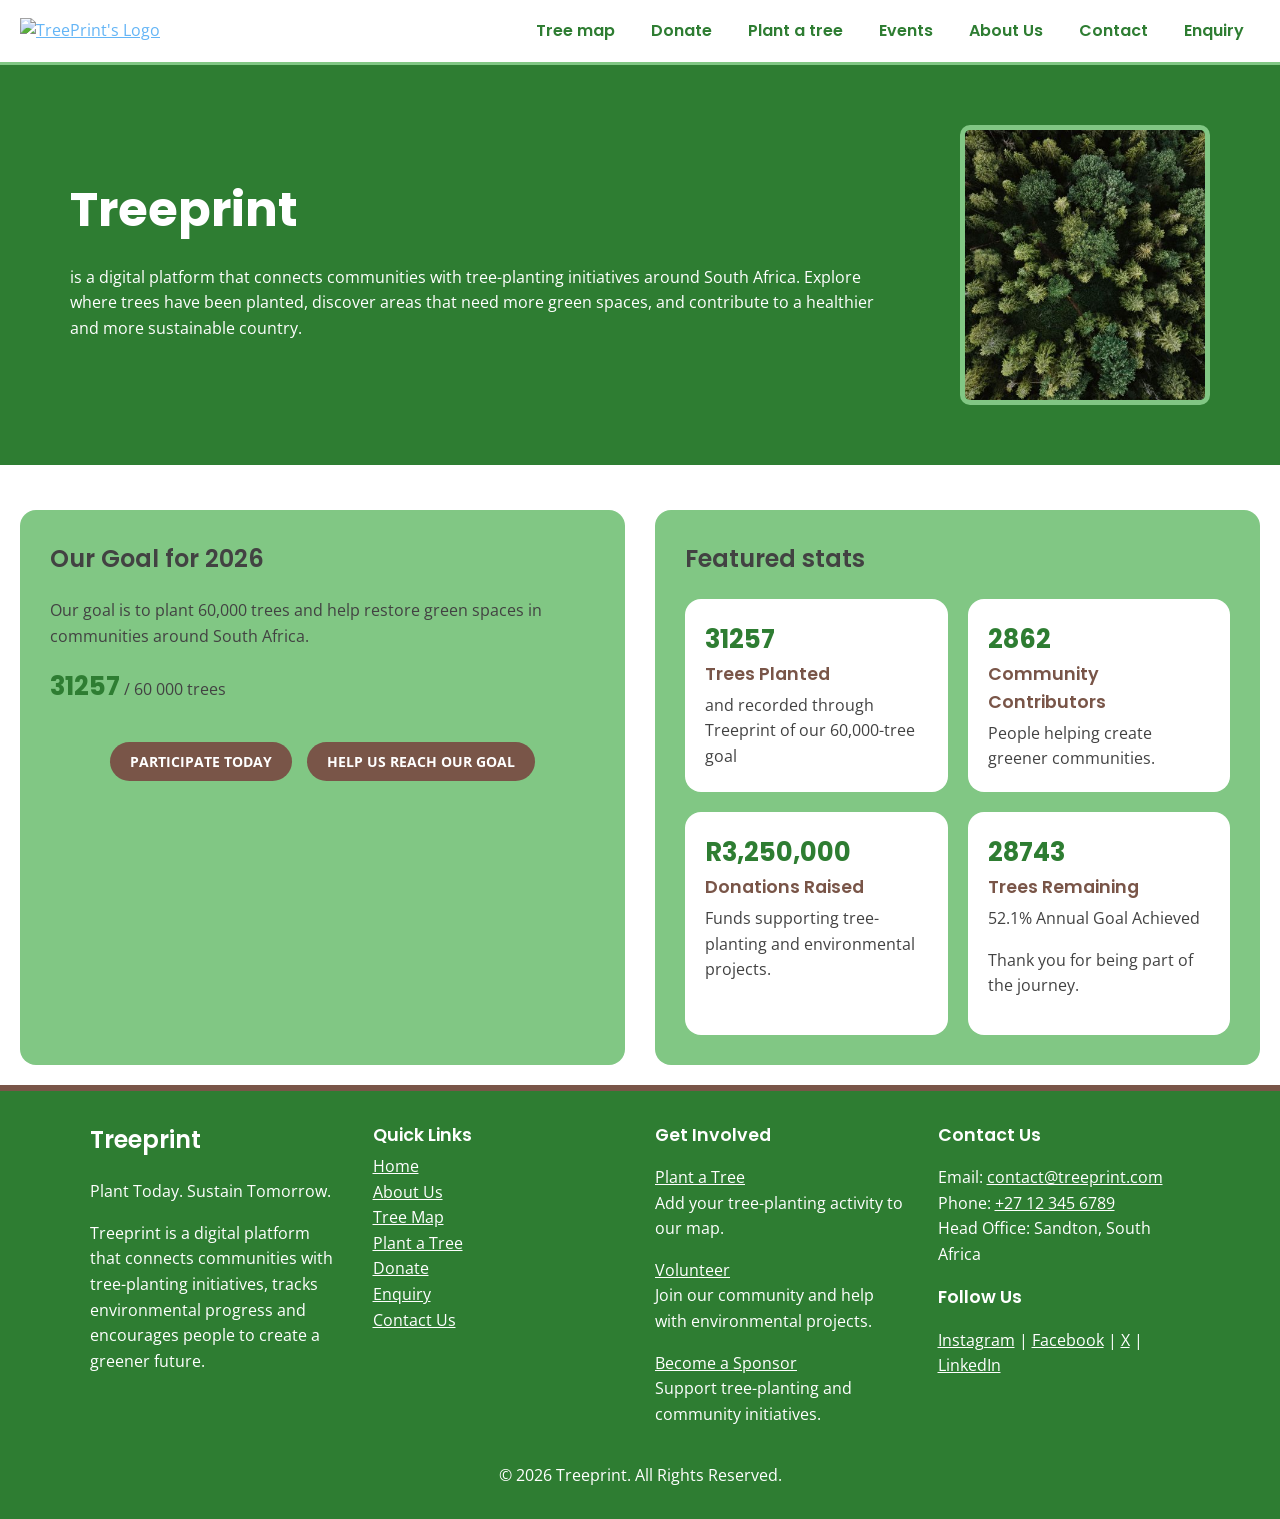
==== commit 4307a988: "added: events page" ====
--- a/index.html
+++ b/index.html
@@ -19,6 +19,7 @@
             <div><a href="pages/treemap.html">Tree map</a></div>
             <div><a href="pages/donate.html">Donate</a></div>
             <div><a href="pages/plantatree.html">Plant a tree</a></div>
+            <div><a href="pages/events.html">Events</a></div>
             <div><a href="pages/aboutus.html">About Us</a></div>
             <div><a href="pages/contactus.html">Contact</a></div>
             <div><a href="pages/enquiry.html">Enquiry</a></div>
@@ -100,24 +101,24 @@
                 <h3>Quick Links</h3>
                 <nav class="footer-links">
                     <a href="../index.html">Home</a>
-                    <a href="aboutus.html">About Us</a>
-                    <a href="treemap.html">Tree Map</a>
-                    <a href="plantatree.html">Plant a Tree</a>
-                    <a href="donate.html">Donate</a>
-                    <a href="enquiry.html">Enquiry</a>
-                    <a href="contactus.html">Contact Us</a>
+                    <a href="pages/aboutus.html">About Us</a>
+                    <a href="pages/treemap.html">Tree Map</a>
+                    <a href="pages/plantatree.html">Plant a Tree</a>
+                    <a href="pages/donate.html">Donate</a>
+                    <a href="pages/enquiry.html">Enquiry</a>
+                    <a href="pages/contactus.html">Contact Us</a>
                 </nav>
             </div>
 
             <div>
                 <h3>Get Involved</h3>
-                <p><a href="plantatree.html">Plant a Tree</a>
+                <p><a href="pages/plantatree.html">Plant a Tree</a>
                 <br>Add your tree-planting activity to our map.</p>
 
-                <p><a href="enquiry.html">Volunteer</a>
+                <p><a href="pages/enquiry.html">Volunteer</a>
                 <br>Join our community and help with environmental projects.</p>
 
-                <p><a href="enquiry.html">Become a Sponsor</a>
+                <p><a href="pages/enquiry.html">Become a Sponsor</a>
                 <br>Support tree-planting and community initiatives.</p>
             </div>
 
--- a/assets/styles/style.css
+++ b/assets/styles/style.css
@@ -1,17 +1,17 @@
-/* ===== Fonts ===== */
-/* Headings: Poppins Bold */
+/* Fonts */
+/* Headings */
 @font-face {
     font-family: "Poppins";
     src: url(../fonts/Poppins-Bold.ttf);
     font-weight: 700;
 }
-/* Subheadings: Poppins SemiBold */
+/* Subheadings */
 @font-face {
     font-family: "Poppins";
     src: url(../fonts/Poppins-SemiBold.ttf);
     font-weight: 600;
 }
-/* Body text: Open Sans Regular (Bold is used for buttons) */
+/* Body text */
 @font-face {
     font-family: "Open Sans";
     src: url(../fonts/OpenSans-Regular.ttf);
@@ -23,7 +23,7 @@
     font-weight: 700;
 }
 
-/* ===== Colours =====
+/* Colours
    Forest Green #2E7D32 - primary branding
    Light Green  #81C784 - highlights and buttons
    Earth Brown  #795548 - supporting accents
@@ -32,7 +32,7 @@
    Dark Grey    #424242 - text
 */
 
-/* ===== General ===== */
+/* General */
 * {
     box-sizing: border-box;
 }
@@ -71,8 +71,13 @@
 hr {
     display: none;
 }
-
-/* ===== Navigation bar ===== */
+/* Images shrink with the screen and keep their proportions */
+img {
+    max-width: 100%;
+    height: auto;
+}
+
+/* Navigation bar */
 .nav-bar {
     display: flex;
     align-items: center;
@@ -105,8 +110,12 @@
     background-color: #64B5F6;
     color: #424242;
 }
-
-/* ===== Homepage banner ===== */
+/* The page you are on is dark green in the navigation bar */
+.nav-links a.active {
+    background-color: #2E7D32;
+    color: #FFFFFF;
+}
+/* Homepage banner */
 .banner {
     display: flex;
     align-items: center;
@@ -124,13 +133,35 @@
 .sub-banner a {
     text-decoration: none;
 }
+/* Links on the green banner are white so they can be read */
+.sub-banner p a {
+    text-decoration: underline;
+}
+.banner a {
+    color: #FFFFFF;
+}
+/* Banner titles on the other pages are a little smaller than the homepage title */
+main .banner h1 {
+    font-size: 2.2rem;
+    margin: 0 0 10px;
+}
+/* The picture keeps its size next to long text and its proportions: it is cropped to fit, never stretched */
+.hero {
+    flex-shrink: 0;
+    max-width: 100%;
+}
 .hero img {
     display: block;
+    width: 250px;
+    max-width: 100%;
+    height: auto;
+    aspect-ratio: 250 / 280;
+    object-fit: cover;
     border: 5px solid #81C784;
     border-radius: 10px;
 }
 
-/* ===== Homepage goal and stats ===== */
+/* Homepage goal and stats */
 .container {
     display: grid;
     grid-template-columns: 1fr 1fr;
@@ -181,7 +212,7 @@
     margin: 0;
 }
 
-/* ===== Other pages ===== */
+/* Other pages */
 main {
     max-width: 1100px;
     margin: 0 auto;
@@ -216,6 +247,17 @@
 .sub-section a {
     text-decoration: none;
 }
+#enquiry {
+    width: 100%;
+    padding: 10px;
+    border: 1px solid #81C784;
+    border-radius: 8px;
+    font: inherit;
+    color: #424242;
+}
+#enquiry:focus {
+    outline: 2px solid #64B5F6;
+}
 #white-title {
     color:white;
 }
@@ -233,6 +275,8 @@
     width: 100%;
     border: none;
     border-radius: 10px;
+    height: auto;
+    aspect-ratio: 4 / 3;
 }
 /* About us: impact numbers */
 .stats {
@@ -293,7 +337,7 @@
     margin: 0;
 }
 
-/* ===== Forms and buttons ===== */
+/* Forms and buttons */
 table {
     width: 100%;
     max-width: 650px;
@@ -345,7 +389,116 @@
     background-color: #64B5F6;
 }
 
-/* ===== Footer ===== */
+/* Feedback messages */
+/* Message under a field: red for a mistake, green when the field is correct */
+.error-message {
+    display: block;
+    min-height: 20px;
+    margin-top: 4px;
+    font-size: 0.85rem;
+    color: #C62828;
+}
+.error-message.ok {
+    color: #2E7D32;
+}
+input.input-error, textarea.input-error {
+    border-color: #C62828;
+}
+input.input-success, textarea.input-success {
+    border-color: #2E7D32;
+}
+/* Box under a form: green when it worked, red when something is wrong */
+#result {
+    display: none;
+    margin-bottom: 20px;
+    padding: 20px 30px;
+    border-radius: 16px;
+}
+#result.success {
+    display: block;
+    background-color: #E8F5E9;
+    border: 2px solid #2E7D32;
+}
+#result.error {
+    display: block;
+    background-color: #FFEBEE;
+    border: 2px solid #C62828;
+    color: #B71C1C;
+}
+#result .result-header {
+    font-family: "Poppins", Arial, sans-serif;
+    font-weight: 700;
+    font-size: 1.1rem;
+    color: #2E7D32;
+    margin-bottom: 10px;
+}
+#result.error .result-header {
+    color: #B71C1C;
+}
+#result .result-details p {
+    margin: 0 0 8px;
+}
+#result .result-details span {
+    font-weight: 700;
+}
+/* The donation amount that was chosen */
+.amounts button.selected {
+    background-color: #2E7D32;
+    color: #FFFFFF;
+}
+/* A link to a related page at the bottom of a page */
+.more-link {
+    margin: 0 0 20px;
+    text-align: center;
+}
+
+/* Events page */
+/* Pictures in a grid: three columns on a computer */
+.gallery {
+    display: grid;
+    grid-template-columns: 1fr 1fr 1fr;
+    gap: 20px;
+    margin-top: 20px;
+}
+.event {
+    margin: 0;
+    border: 1px solid #81C784;
+    border-radius: 12px;
+    overflow: hidden;
+    background-color: #FFFFFF;
+}
+.event img {
+    display: block;
+    width: 100%;
+    height: auto;
+    aspect-ratio: 4 / 3;
+    object-fit: cover;
+}
+.event figcaption {
+    padding: 15px 18px 18px;
+}
+.event h3 {
+    margin-top: 0;
+}
+.event p {
+    margin: 0 0 8px;
+    font-size: 0.95rem;
+}
+.event .event-meta {
+    color: #795548;
+    font-weight: 700;
+    font-size: 0.85rem;
+}
+.event .event-result {
+    margin: 12px 0 0;
+    padding-top: 10px;
+    border-top: 1px solid #81C784;
+    font-size: 0.85rem;
+}
+.event .event-result strong {
+    color: #2E7D32;
+}
+/* Footer */
 footer {
     background-color: #2E7D32;
     color: #FFFFFF;
@@ -380,7 +533,7 @@
     margin: 20px 0 0;
 }
 
-/* ===== Responsive design ===== */
+/* Responsive design */
 
 /* Tablets: the homepage cards go one under the other */
 @media (max-width: 900px) {
@@ -397,6 +550,9 @@
     .footer-columns {
         grid-template-columns: 1fr 1fr;
     }
+    .gallery {
+        grid-template-columns: 1fr 1fr;
+    }
 }
 
 /* Phones: everything in one column */
@@ -417,6 +573,9 @@
     }
     .banner h1 {
         font-size: 2.2rem;
+    }
+    main .banner h1 {
+        font-size: 1.8rem;
     }
     .hero img {
         max-width: 100%;
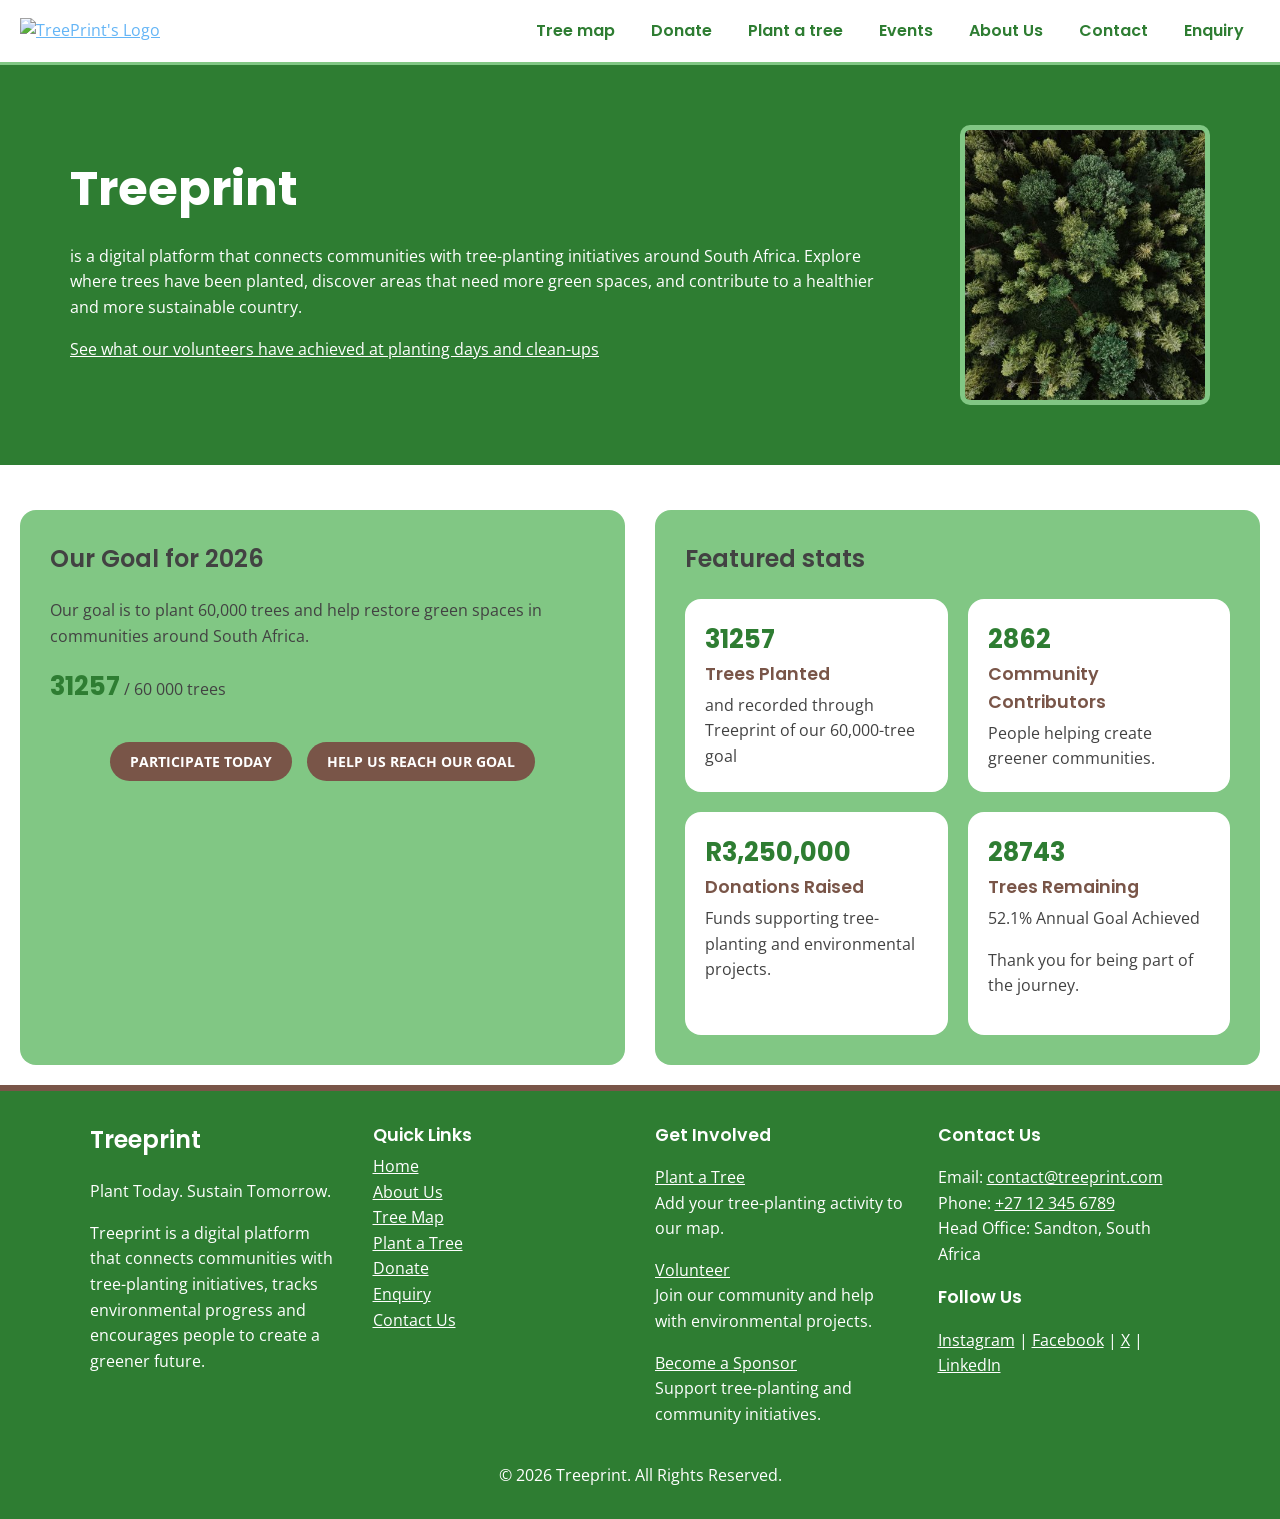
==== commit e347331b: "added: SEO" ====
--- a/index.html
+++ b/index.html
@@ -3,8 +3,22 @@
 <head>
     <meta charset="UTF-8">
     <meta name="viewport" content="width=device-width, initial-scale=1.0">
-    <title>Homepage</title> 
-    <!-- Text shown in the browser tab and used as the default bookmark name -->
+    <!-- SEO: the title is unique on every page and is 50-60 characters long -->
+    <title>Treeprint | Tree Planting Projects in South Africa</title>
+    <!-- SEO: the description is unique and 150-160 characters long, it is shown in search results -->
+    <meta name="description" content="Treeprint connects communities with tree-planting projects across South Africa. Explore the tree map, plant a tree, donate and help us reach 60,000 trees.">
+    <!-- SEO: keywords describe the content of this page -->
+    <meta name="keywords" content="tree planting, South Africa, reforestation, tree map, plant a tree, donate, volunteer, Treeprint">
+    <!-- SEO: robots tells search engines to index this page and follow its links -->
+    <meta name="robots" content="index, follow">
+    <!-- SEO: the canonical link is the main address of this page -->
+    <link rel="canonical" href="http://127.0.0.1:5507/index.html">
+    <!-- SEO: Open Graph tags control how the page looks when it is shared -->
+    <meta property="og:title" content="Treeprint | Tree Planting Projects in South Africa">
+    <meta property="og:description" content="Treeprint connects communities with tree-planting projects across South Africa. Explore the tree map, plant a tree, donate and help us reach 60,000 trees.">
+    <meta property="og:type" content="website">
+    <meta property="og:url" content="http://127.0.0.1:5507/index.html">
+    <meta property="og:image" content="http://127.0.0.1:5507/assets/images/homepage_banner.jpg">
     <link rel="stylesheet" href="assets/styles/style.css">
 </head>
 
@@ -31,6 +45,8 @@
         <div class="sub-banner">
             <a href="pages/aboutus.html"><h1>Treeprint</h1></a> 
             <p>is a digital platform that connects communities with tree-planting initiatives around South Africa. Explore where trees have been planted, discover areas that need more green spaces, and contribute to a healthier and more sustainable country.</p>
+            <!-- SEO: a descriptive link to a related page -->
+            <p><a href="pages/events.html">See what our volunteers have achieved at planting days and clean-ups</a></p>
         </div>
         
         <a href="#" class="hero"><img src="assets/images/homepage_banner.jpg" alt="TreePrint's Logo" width="250" height="280"></a>
--- a/assets/styles/style.css
+++ b/assets/styles/style.css
@@ -132,6 +132,10 @@
 }
 .sub-banner a {
     text-decoration: none;
+}
+.sub-banner h1:hover {
+    text-decoration: none;
+    color:#795548;
 }
 /* Links on the green banner are white so they can be read */
 .sub-banner p a {
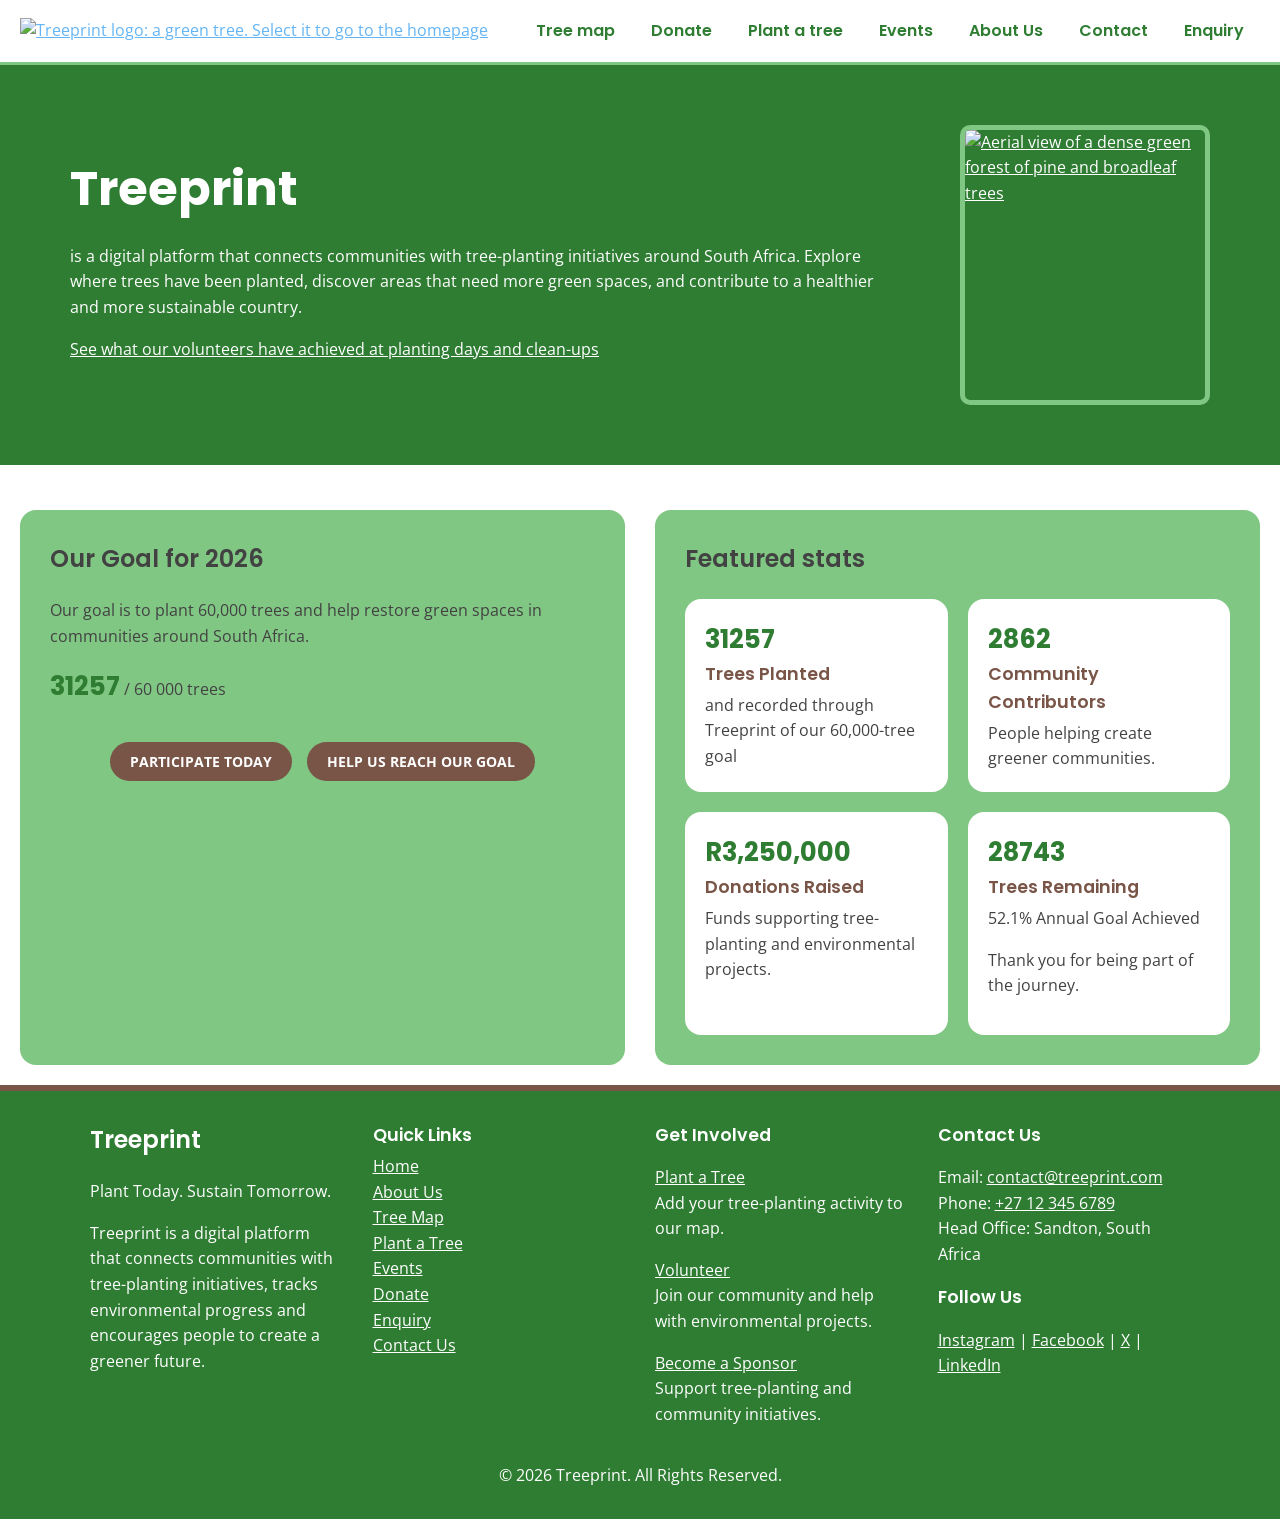
==== commit 4a940f92: "added: finalisation" ====
--- a/index.html
+++ b/index.html
@@ -26,10 +26,10 @@
     <section class="nav-bar">
         
             <div>
-                <a href="index.html"><img src="assets/icons/treeprintlogo.svg" alt="TreePrint's Logo" width="65" height="75"></a>
+                <a href="index.html"><img src="assets/icons/treeprintlogo.svg" alt="Treeprint logo: a green tree. Select it to go to the homepage" width="65" height="75"></a>
                 <!-- Logo links back to the homepage -->
             </div>
-        <nav class="nav-links">
+        <nav class="nav-links" aria-label="Main navigation">
             <div><a href="pages/treemap.html">Tree map</a></div>
             <div><a href="pages/donate.html">Donate</a></div>
             <div><a href="pages/plantatree.html">Plant a tree</a></div>
@@ -49,7 +49,7 @@
             <p><a href="pages/events.html">See what our volunteers have achieved at planting days and clean-ups</a></p>
         </div>
         
-        <a href="#" class="hero"><img src="assets/images/homepage_banner.jpg" alt="TreePrint's Logo" width="250" height="280"></a>
+        <a href="#" class="hero"><img src="assets/images/homepage_banner.jpg" srcset="assets/images/homepage_banner-250.jpg 250w, assets/images/homepage_banner.jpg 400w" sizes="250px" alt="Aerial view of a dense green forest of pine and broadleaf trees" width="250" height="280" decoding="async"></a>
         <!-- Implement hero image -->
     </section><br>
 
@@ -66,8 +66,8 @@
                 </div>
             <br>
             <div id="centered">
-                <a href="pages/donate.html" class="btn"><button type="donate">Participate today</button></a>
-                <a href="pages/plantatree.html" class="btn"><button type="plant">Help us reach our goal</button></a>
+                <a href="pages/donate.html" class="btn"><button type="button">Participate today</button></a>
+                <a href="pages/plantatree.html" class="btn"><button type="button">Help us reach our goal</button></a>
             </div>
             
         </div>
@@ -115,11 +115,12 @@
 
             <div>
                 <h3>Quick Links</h3>
-                <nav class="footer-links">
-                    <a href="../index.html">Home</a>
+                <nav class="footer-links" aria-label="Footer navigation">
+                    <a href="index.html">Home</a>
                     <a href="pages/aboutus.html">About Us</a>
                     <a href="pages/treemap.html">Tree Map</a>
                     <a href="pages/plantatree.html">Plant a Tree</a>
+                    <a href="pages/events.html">Events</a>
                     <a href="pages/donate.html">Donate</a>
                     <a href="pages/enquiry.html">Enquiry</a>
                     <a href="pages/contactus.html">Contact Us</a>
--- a/assets/styles/style.css
+++ b/assets/styles/style.css
@@ -133,6 +133,9 @@
 .sub-banner a {
     text-decoration: none;
 }
+.sub-banner a:hover {
+    color:#64B5F6;
+}
 .sub-banner h1:hover {
     text-decoration: none;
     color:#795548;
@@ -269,11 +272,6 @@
     display: grid;
     grid-template-columns: 1fr 1fr;
     gap: 30px;
-}
-/* A line between the two columns (Tree Map: search and region filter) */
-.separated > div:first-child {
-    border-right: 2px solid #81C784;
-    padding-right: 30px;
 }
 iframe {
     width: 100%;
@@ -536,6 +534,87 @@
 .copyright {
     margin: 20px 0 0;
 }
+/* ===== Tree Map: heat map ===== */
+
+#map {
+    height: 400px;
+    margin-top: 20px;
+    border-radius: 12px;
+    background-color: #E8F5E9;
+    font-family: "Open Sans", Arial, sans-serif;
+    z-index: 0;
+}
+/* ===== Tree Map: location search and region filter ===== */
+
+/* Location drop-down */
+.dropdown {
+    position: relative;
+    display: inline-block;
+}
+.dropdown-content {
+    display: none;
+    position: absolute;
+    z-index: 10;
+    min-width: 240px;
+    max-height: 300px;
+    overflow: auto;
+    margin-top: 6px;
+    background-color: #FFFFFF;
+    border: 2px solid #81C784;
+    border-radius: 12px;
+}
+.dropdown-content.show {
+    display: block;
+}
+.dropdown-content input {
+    border: none;
+    border-bottom: 1px solid #81C784;
+    border-radius: 0;
+}
+.dropdown-content a {
+    display: block;
+    padding: 12px 16px;
+    color: #424242;
+    text-decoration: none;
+}
+.dropdown-content a:hover {
+    background-color: #E8F5E9;
+}
+/* Region filter buttons: the active one is dark green */
+.region-buttons {
+    display: flex;
+    flex-wrap: wrap;
+    gap: 10px;
+}
+.region-buttons button.active {
+    background-color: #2E7D32;
+    color: #FFFFFF;
+}
+/* Location cards: three columns, two on a tablet, one on a phone */
+.location-grid {
+    display: grid;
+    grid-template-columns: 1fr 1fr 1fr;
+    gap: 20px;
+    margin-top: 20px;
+}
+.location-card {
+    padding: 18px;
+    border: 1px solid #81C784;
+    border-radius: 12px;
+}
+.location-card h3 {
+    margin-top: 0;
+}
+.location-card p {
+    margin: 0 0 8px;
+}
+.location-card .region {
+    color: #795548;
+    font-weight: 700;
+}
+.location-card strong {
+    color: #2E7D32;
+}
 
 /* Responsive design */
 
@@ -557,6 +636,9 @@
     .gallery {
         grid-template-columns: 1fr 1fr;
     }
+    .location-grid {
+        grid-template-columns: 1fr 1fr;
+    }
 }
 
 /* Phones: everything in one column */
@@ -588,13 +670,6 @@
     .grid-item2, .two-columns, .stats, .footer-columns {
         grid-template-columns: 1fr;
     }
-    /* The columns are stacked, so the line goes underneath instead */
-    .separated > div:first-child {
-        border-right: none;
-        padding-right: 0;
-        border-bottom: 2px solid #81C784;
-        padding-bottom: 20px;
-    }
     .amounts {
         flex-direction: column;
     }
@@ -606,4 +681,31 @@
         display: block;
         padding: 3px 0;
     }
+    /* Events page: one event per line */
+    .gallery {
+        grid-template-columns: 1fr;
+    }
+    /* About us: the icon goes on top of its content */
+    .section {
+        flex-direction: column;
+        align-items: flex-start;
+        padding: 25px 20px;
+        gap: 15px;
+    }
+    .section h2 {
+        order: 0;
+    }
+    .sub-section {
+        padding: 0;
+    }
+    .section > p, .section > .stats {
+        flex: none;
+        width: 100%;
+    }
+    .location-grid {
+        grid-template-columns: 1fr;
+    }
+    #map {
+        height: 300px;
+    }
 }
